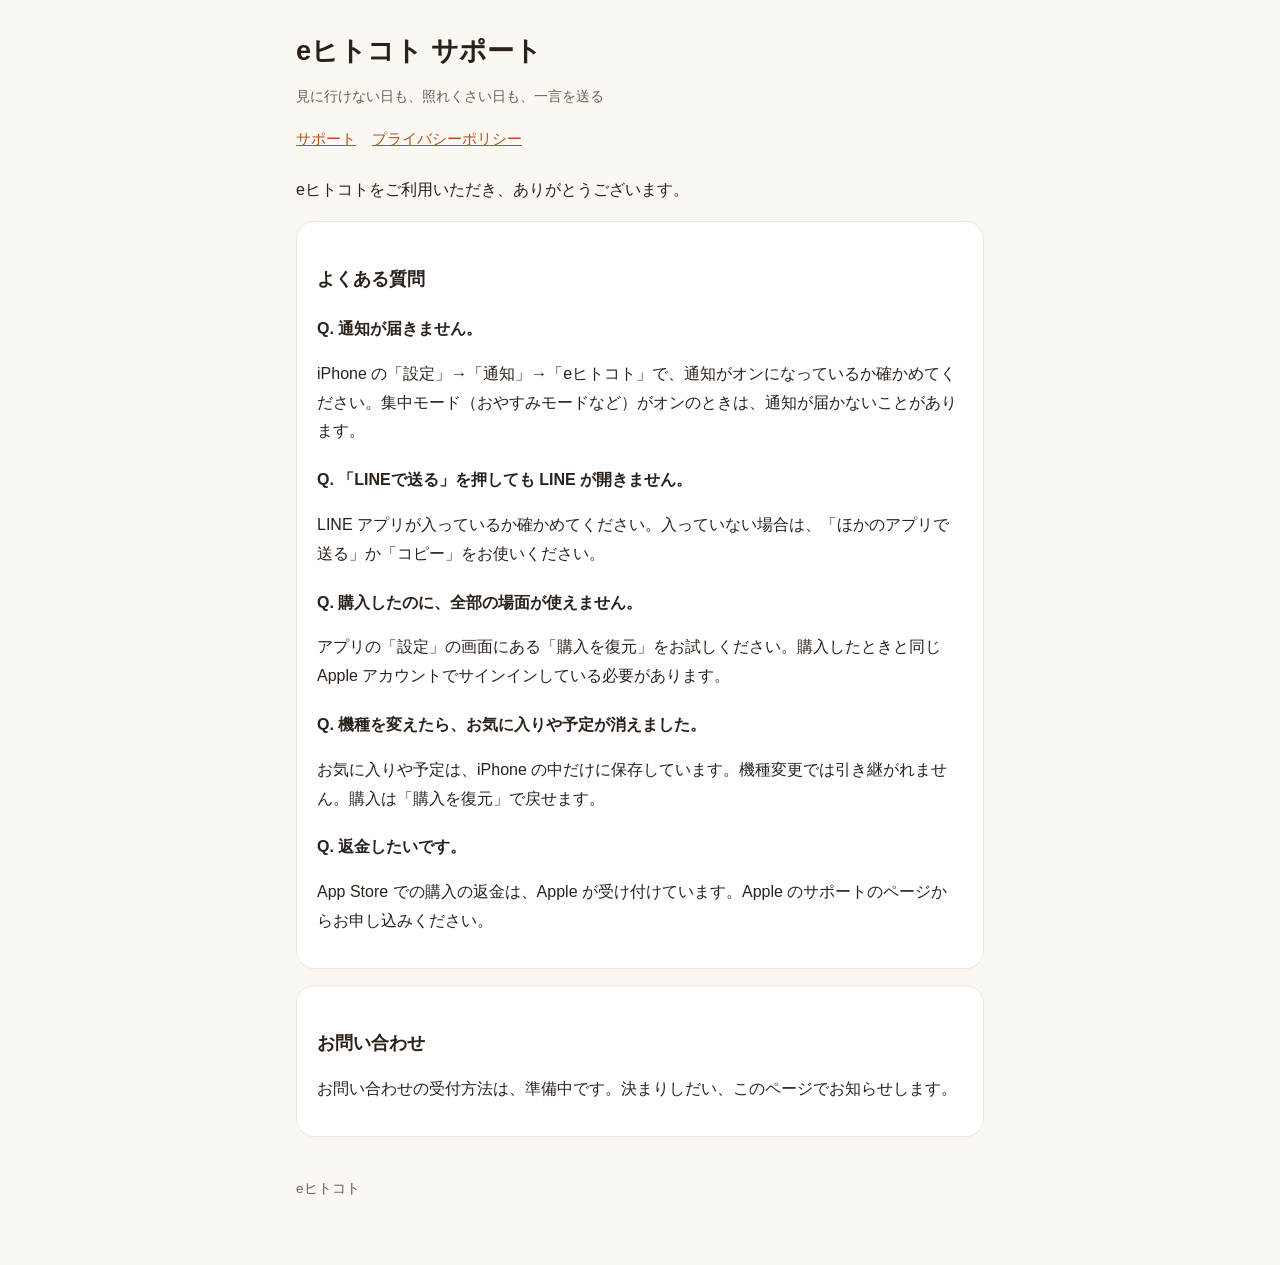
==== index.html @ 89ba9e7b "eヒトコトのサポートとプライバシーポリシーのページを追加 Co-Authored-By: Claude Opus 5.5 <noreply@anthropic.com>" ====
<!doctype html>
<html lang="ja">
<head>
<meta charset="utf-8">
<meta name="viewport" content="width=device-width, initial-scale=1">
<title>eヒトコト サポート</title>
<link rel="stylesheet" href="style.css">
</head>
<body>
<main>
<header>
<h1>eヒトコト サポート</h1>
<p class="sub">見に行けない日も、照れくさい日も、一言を送る</p>
<nav><a href="./">サポート</a><a href="privacy.html">プライバシーポリシー</a></nav>
</header>

<p>eヒトコトをご利用いただき、ありがとうございます。</p>

<div class="card">
<h2>よくある質問</h2>

<h3>Q. 通知が届きません。</h3>
<p>iPhone の「設定」→「通知」→「eヒトコト」で、通知がオンになっているか確かめてください。集中モード（おやすみモードなど）がオンのときは、通知が届かないことがあります。</p>

<h3>Q. 「LINEで送る」を押しても LINE が開きません。</h3>
<p>LINE アプリが入っているか確かめてください。入っていない場合は、「ほかのアプリで送る」か「コピー」をお使いください。</p>

<h3>Q. 購入したのに、全部の場面が使えません。</h3>
<p>アプリの「設定」の画面にある「購入を復元」をお試しください。購入したときと同じ Apple アカウントでサインインしている必要があります。</p>

<h3>Q. 機種を変えたら、お気に入りや予定が消えました。</h3>
<p>お気に入りや予定は、iPhone の中だけに保存しています。機種変更では引き継がれません。購入は「購入を復元」で戻せます。</p>

<h3>Q. 返金したいです。</h3>
<p>App Store での購入の返金は、Apple が受け付けています。Apple のサポートのページからお申し込みください。</p>
</div>

<div class="card">
<h2>お問い合わせ</h2>
<p>お問い合わせの受付方法は、準備中です。決まりしだい、このページでお知らせします。</p>
</div>

<footer>eヒトコト</footer>
</main>
</body>
</html>
---- style.css ----
:root{--bg:#FBF7F2;--surface:#FFFFFF;--ink:#2B211B;--sub:#6B5E55;--accent:#B8501C;--line:#EDE6DD}
@media (prefers-color-scheme:dark){:root{--bg:#14171E;--surface:#22252D;--ink:#F5EFE8;--sub:#A9A39D;--accent:#F08D55;--line:#2E323B}}
*{box-sizing:border-box}
body{margin:0;background:var(--bg);color:var(--ink);font-family:-apple-system,BlinkMacSystemFont,"Hiragino Sans","Hiragino Kaku Gothic ProN","Noto Sans JP",sans-serif;line-height:1.8;font-size:16px}
main{max-width:720px;margin:0 auto;padding:32px 16px 64px}
header{margin-bottom:24px}
h1{font-size:1.7rem;margin:0 0 4px;line-height:1.4}
h2{font-size:1.15rem;margin:32px 0 8px}
h3{font-size:1rem;margin:20px 0 4px}
p,li{color:var(--ink)}
.sub{color:var(--sub);font-size:.9rem}
.card{background:var(--surface);border:1px solid var(--line);border-radius:18px;padding:8px 20px 16px;margin:16px 0}
a{color:var(--accent)}
nav{margin-top:8px;font-size:.95rem}
nav a{margin-right:16px}
footer{margin-top:40px;color:var(--sub);font-size:.85rem}
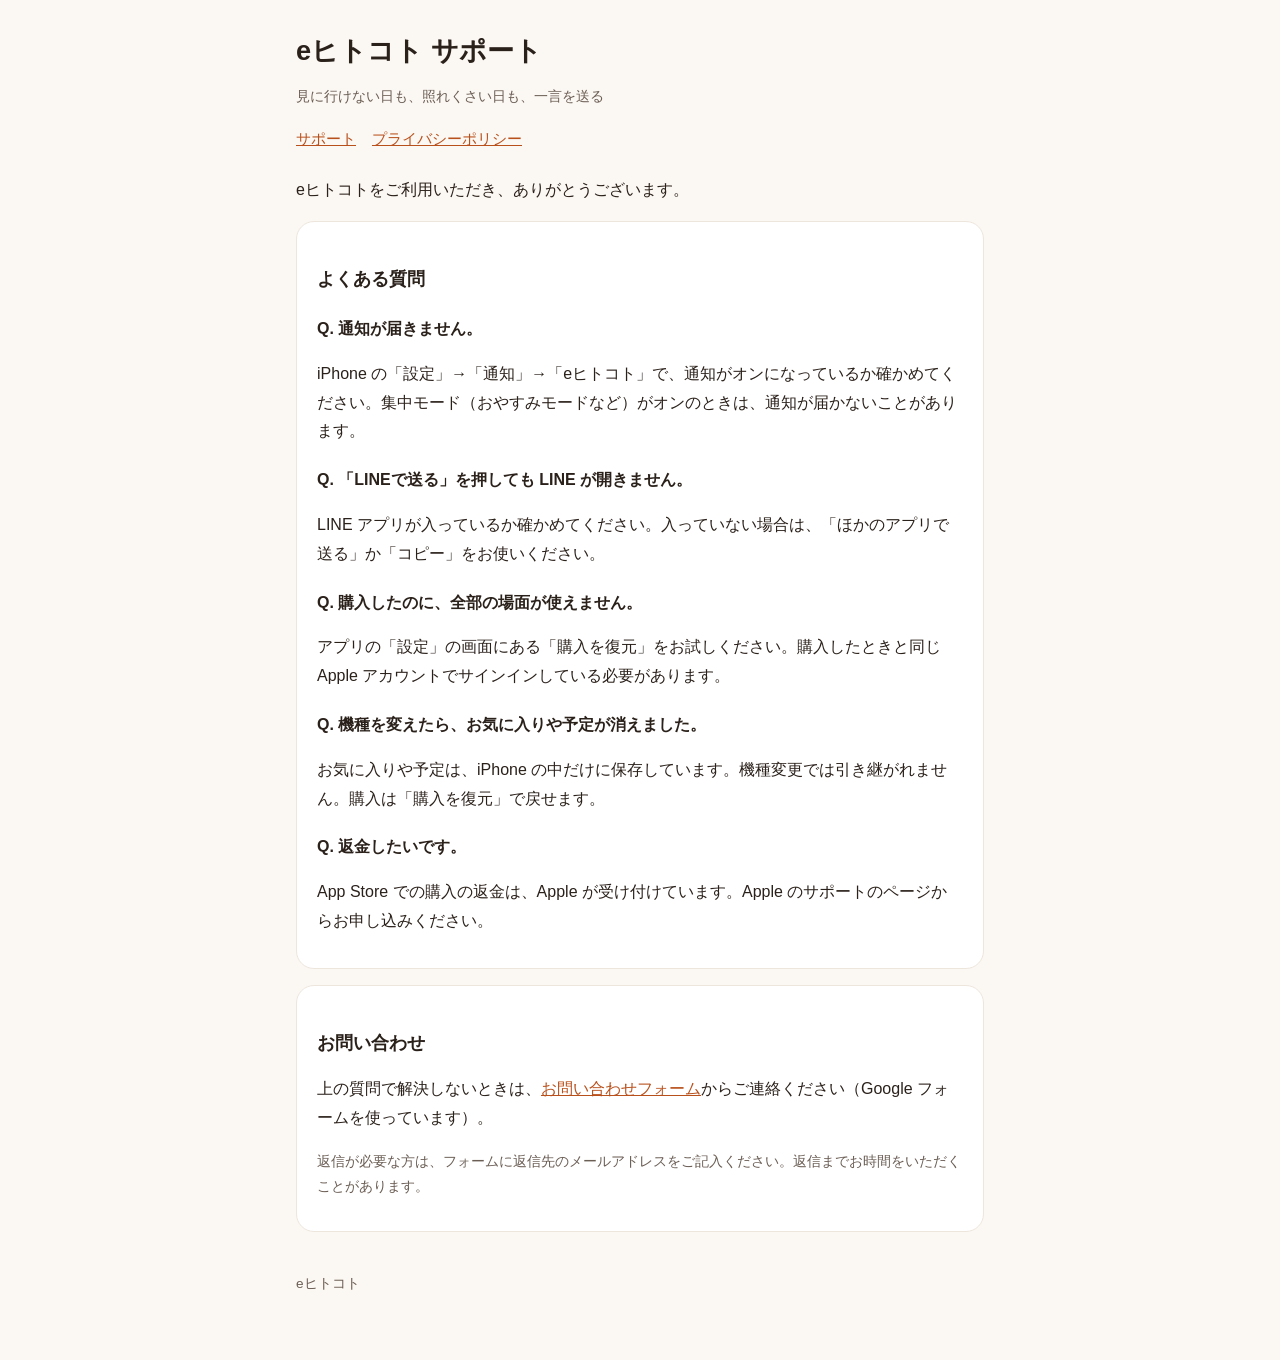
==== commit 43763581: "お問い合わせフォームを追加し、プライバシーポリシーに問い合わせの情報の扱いを追記 Co-Authored-By: Claude Opus 5.5 <noreply@anthropic.com>" ====
--- a/index.html
+++ b/index.html
@@ -37,7 +37,8 @@
 
 <div class="card">
 <h2>お問い合わせ</h2>
-<p>お問い合わせの受付方法は、準備中です。決まりしだい、このページでお知らせします。</p>
+<p>上の質問で解決しないときは、<a href="https://docs.google.com/forms/d/e/1FAIpQLScD2oAu1evdQRWEgT-_iEjSB1zPaZcxFum0x4mUDP0yaQDoIg/viewform" target="_blank" rel="noopener">お問い合わせフォーム</a>からご連絡ください（Google フォームを使っています）。</p>
+<p class="sub">返信が必要な方は、フォームに返信先のメールアドレスをご記入ください。返信までお時間をいただくことがあります。</p>
 </div>
 
 <footer>eヒトコト</footer>
